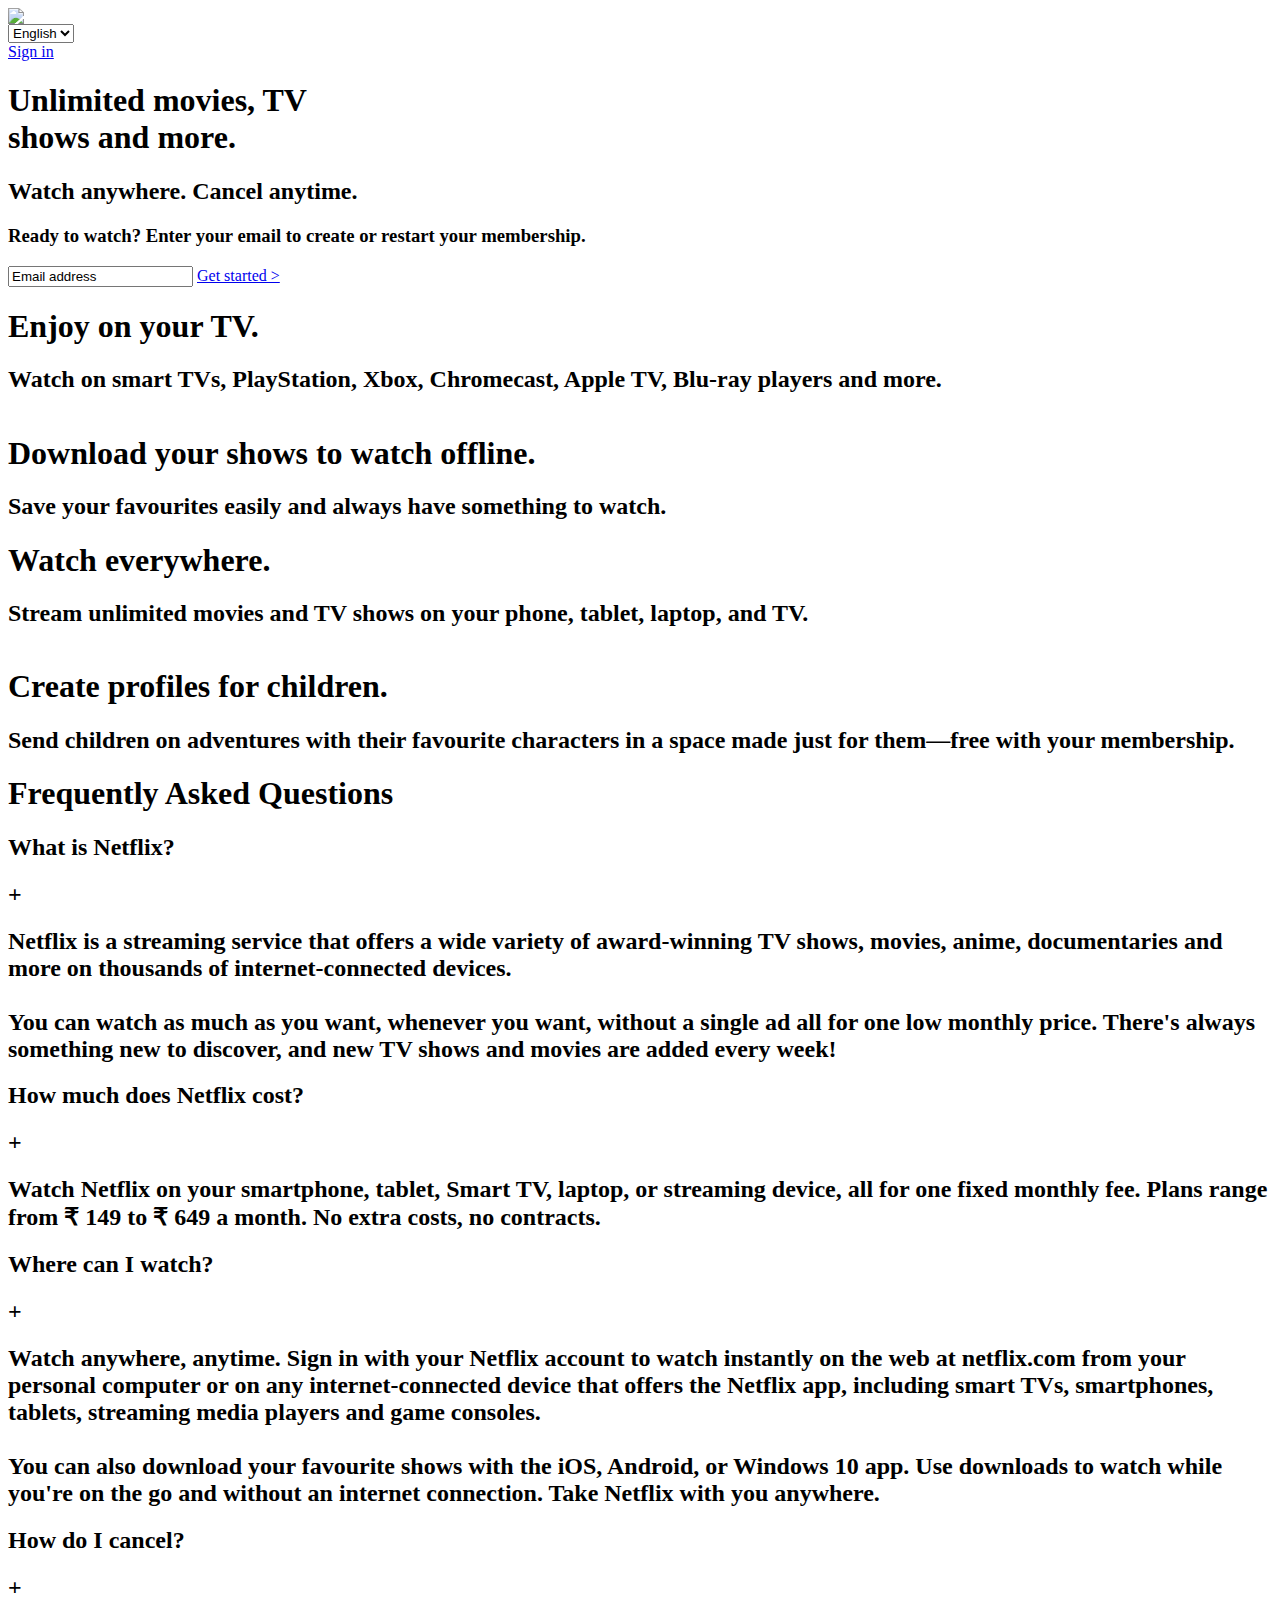
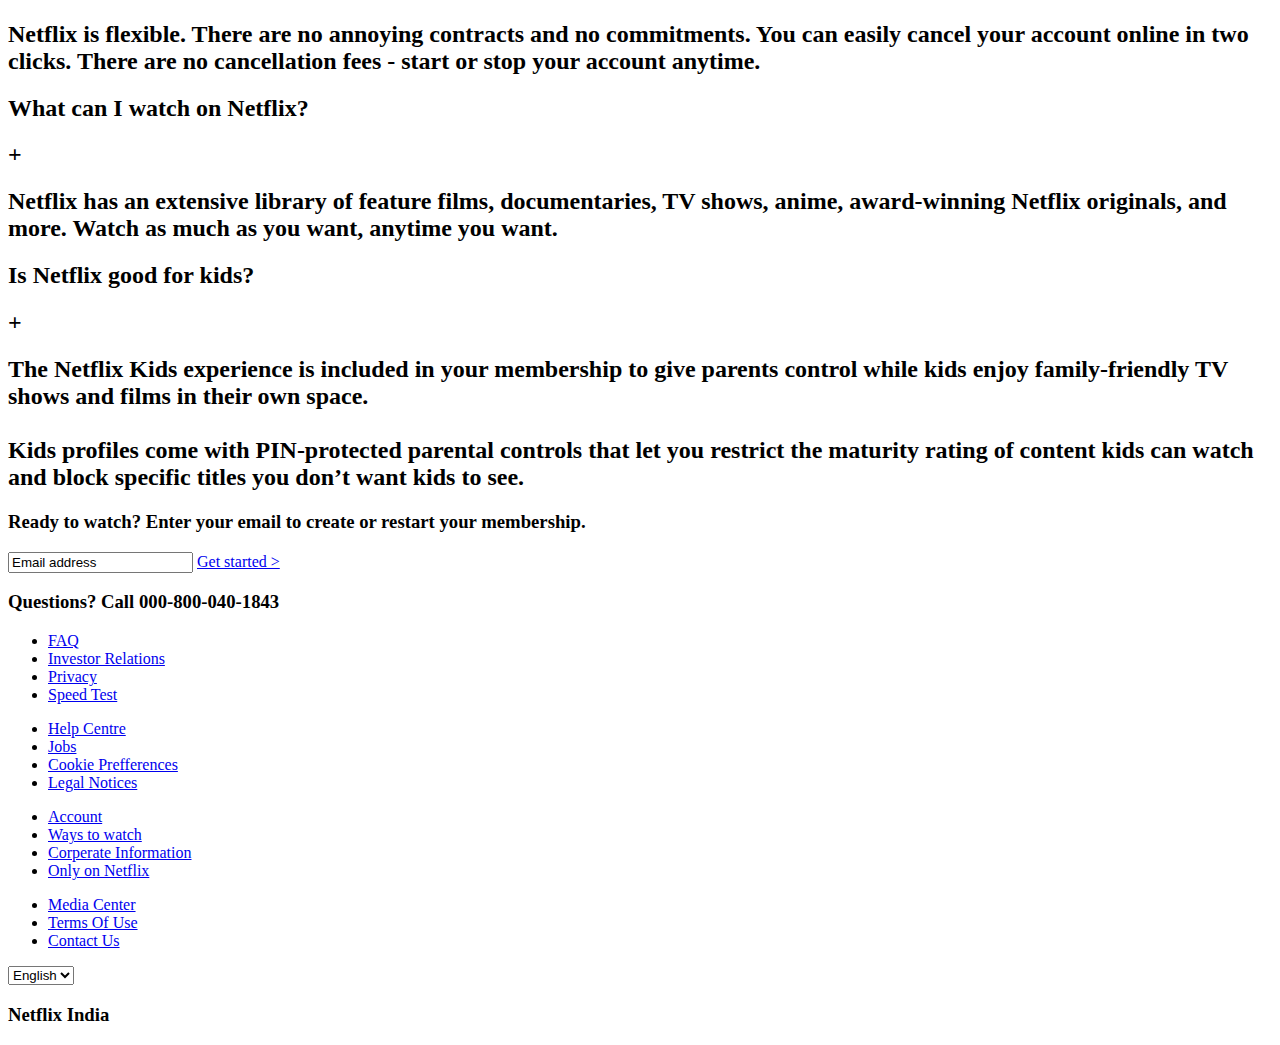
==== Website/index.html @ 40c8c084 "Optimised File organisation" ====
<html lang="en">
<head>
    <meta charset="UTF-8">
    <meta http-equiv="X-UA-Compatible" content="IE=edge">
    <meta name="viewport" content="width=device-width, initial-scale=1.0">
    <link rel="stylesheet" href="Assets/css/styles.css">
    <title>Document</title>
</head>
<body>
    <div class="content">
        <div class="banner">
            <div class="top">
                <div class="ele-top">
                    <div class="logo">
                        <img class="nf" src="Assets/Images/logo.png">
                    </div>
                    <div class="rightnav">
                        <div class="langsel">
                            <select class="lang">
                                <option value="English"><h3>English</h3></option>
                                <option value="Hindi">Hindi</option>
                            </select>
                        </div>
                        <div class="sign-in">
                            <a href="signin.html">Sign in</a>
                        </div>
                    </div>
                </div>
                
            </div>
    </div>
    
        <div class="mid">
            <div class="text">
                <div class="unlimited">
                    <h1>
                        Unlimited movies, TV<br>shows and more.
                    </h1>
                    <h2>
                        Watch anywhere. Cancel anytime.
                    </h2>
                    <h3>
                        Ready to watch? Enter your email to create or restart your membership.
                    </h3>
                </div>
                <div class="email" >
                    <input type="text" value="Email address">
                    <a href="signin.html">Get started ></a>
                </div>
            </div>
        </div>
    </div>
    <div class="jumbotron">
        <div class="first">
            <div class="jtext jl">
                <div class="jhead">
                    <h1>Enjoy on your TV.</h1>
                </div>
                <div class="jdesc">
                    <h2>Watch on smart TVs, PlayStation, Xbox, Chromecast, Apple TV, Blu-ray players and more.</h2>
                </div>
            </div>
            <div class="jimg">
                <img src="Assets/Images/jumbotron-1.png" alt="">
            </div>
        </div>
        <div class="second">
            <div class="jimg">
                <img src="Assets/Images/jumbotron-2.png" alt="">
            </div>
            <div class="jtext jr">
                <div class="jhead">
                    <h1>Download your shows to watch offline.</h1>
                </div>
                <div class="jdesc">
                    <h2>Save your favourites easily and always have something to watch.</h2>
                </div>
            </div>
        </div>
        <div class="third">
            <div class="jtext jl">
                <div class="jhead">
                    <h1>Watch everywhere.</h1>
                </div>
                <div class="jdesc">
                    <h2>Stream unlimited movies and TV shows on your phone, tablet, laptop, and TV.</h2>
                </div>
            </div>
            <div class="jimg">
                <img src="Assets/Images/jumbotron-3png.png" alt="">
            </div>
        </div>
        <div class="fourth">
            <div class="jimg">
                <img src="Assets/Images/jumbotron-4.png" alt="">
            </div>
            <div class="jtext">
                <div class="jhead">
                    <h1>Create profiles for children.</h1>
                </div>
                <div class="jdesc">
                    <h2>Send children on adventures with their favourite characters in a space made just for them—free with your membership.</h2>
                </div>
            </div>
        </div>
    </div>
    <div class="faq">
        <div class="faqcard">
            <h1>Frequently Asked Questions</h1>
            <div class="questions">
                <div class="q">
                    <h2>What is Netflix?</h2>
                    <h2 id="plus">+</h2>
                </div>
                <div class="q answer invisible" id="one">
                    <h2>Netflix is a streaming service that offers a wide variety of award-winning TV shows, movies, anime, documentaries and more on thousands of internet-connected devices.<br><br>
                        You can watch as much as you want, whenever you want, without a single ad all for one low monthly price. There's always something new to discover, and new TV shows and movies are added every week!</h2>
                </div>
                <div class="q">
                    <h2>How much does Netflix cost?</h2>
                    <h2 id="plus">+</h2>
                </div>
                <div class="q answer invisible" id="two">
                    <h2>Watch Netflix on your smartphone, tablet, Smart TV, laptop, or streaming device, all for one fixed monthly fee. Plans range from ₹ 149 to ₹ 649 a month. No extra costs, no contracts.</h2>
                </div>
                <div class="q">
                    <h2>Where can I watch?</h2>
                    <h2 id="plus">+</h2>
                </div>
                <div class="q answer invisible" id="three">
                    <h2>Watch anywhere, anytime. Sign in with your Netflix account to watch instantly on the web at netflix.com from your personal computer or on any internet-connected device that offers the Netflix app, including smart TVs, smartphones, tablets, streaming media players and game consoles.<br><br>You can also download your favourite shows with the iOS, Android, or Windows 10 app. Use downloads to watch while you're on the go and without an internet connection. Take Netflix with you anywhere.</h2>
                </div>
                <div class="q">
                    <h2>How do I cancel?</h2>
                    <h2 id="plus">+</h2>
                </div>
                <div class="q answer invisible" id="four">
                    <h2>Netflix is flexible. There are no annoying contracts and no commitments. You can easily cancel your account online in two clicks. There are no cancellation fees - start or stop your account anytime.</h2>
                </div>
                <div class="q">
                    <h2>What can I watch on Netflix?</h2>
                    <h2 id="plus">+</h2>
                </div>
                <div class="q answer invisible" id="five">
                    <h2>Netflix has an extensive library of feature films, documentaries, TV shows, anime, award-winning Netflix originals, and more. Watch as much as you want, anytime you want.</h2>
                </div>
                <div class="q">
                    <h2>Is Netflix good for kids?</h2>
                    <h2 id="plus">+</h2>
                </div>
                <div class="q answer invisible" id="three">
                    <h2>The Netflix Kids experience is included in your membership to give parents control while kids enjoy family-friendly TV shows and films in their own space.<br><br>Kids profiles come with PIN-protected parental controls that let you restrict the maturity rating of content kids can watch and block specific titles you don’t want kids to see.</h2>
                </div>
                
            </div>
        </div>
    </div>
    <div class="endemail">
        <h3>
            Ready to watch? Enter your email to create or restart your membership.
        </h3>
        <div class="email" id="test">
            <input type="text" value="Email address">
            <a href="signin.html">Get started ></a>
        </div>
    </div>
    
    <div class="footer">
        <div class="footcontent">
            <h3>Questions? Call 000-800-040-1843</h3>
            <div class="foot-links">
                <div class="fc">
                    <ul>
                        <li><a href="#">FAQ</a></li>
                        <li><a href="#">Investor Relations</a></li>
                        <li><a href="#">Privacy</a></li>
                        <li><a href="#">Speed Test</a></li>
                    </ul>
                </div>
                <div class="fc">
                    <ul>
                        <li><a href="#">Help Centre</a></li>
                        <li><a href="#">Jobs</a></li>
                        <li><a href="#">Cookie Prefferences</a></li>
                        <li><a href="#">Legal Notices</a></li>
                    </ul>
                </div>
                <div class="fc">
                    <ul>
                        <li><a href="#">Account</a></li>
                        <li><a href="#">Ways to watch</a></li>
                        <li><a href="#">Corperate Information</a></li>
                        <li><a href="#">Only on Netflix</a></li>
                    </ul>
                </div>
                <div class="fc">
                    <ul>
                        <li><a href="#">Media Center</a></li>
                        <li><a href="#">Terms Of Use</a></li>
                        <li><a href="#">Contact Us</a></li>
                    </ul>
                </div>
            </div>
            <div class="langsel" id="endlang">
                <select class="lang">
                    <option value="English"><h3>English</h3></option>
                    <option value="Hindi">Hindi</option>
                </select>
            </div>
            <h3>Netflix India</h3>
        </div>
    </div>

</body>
</html>
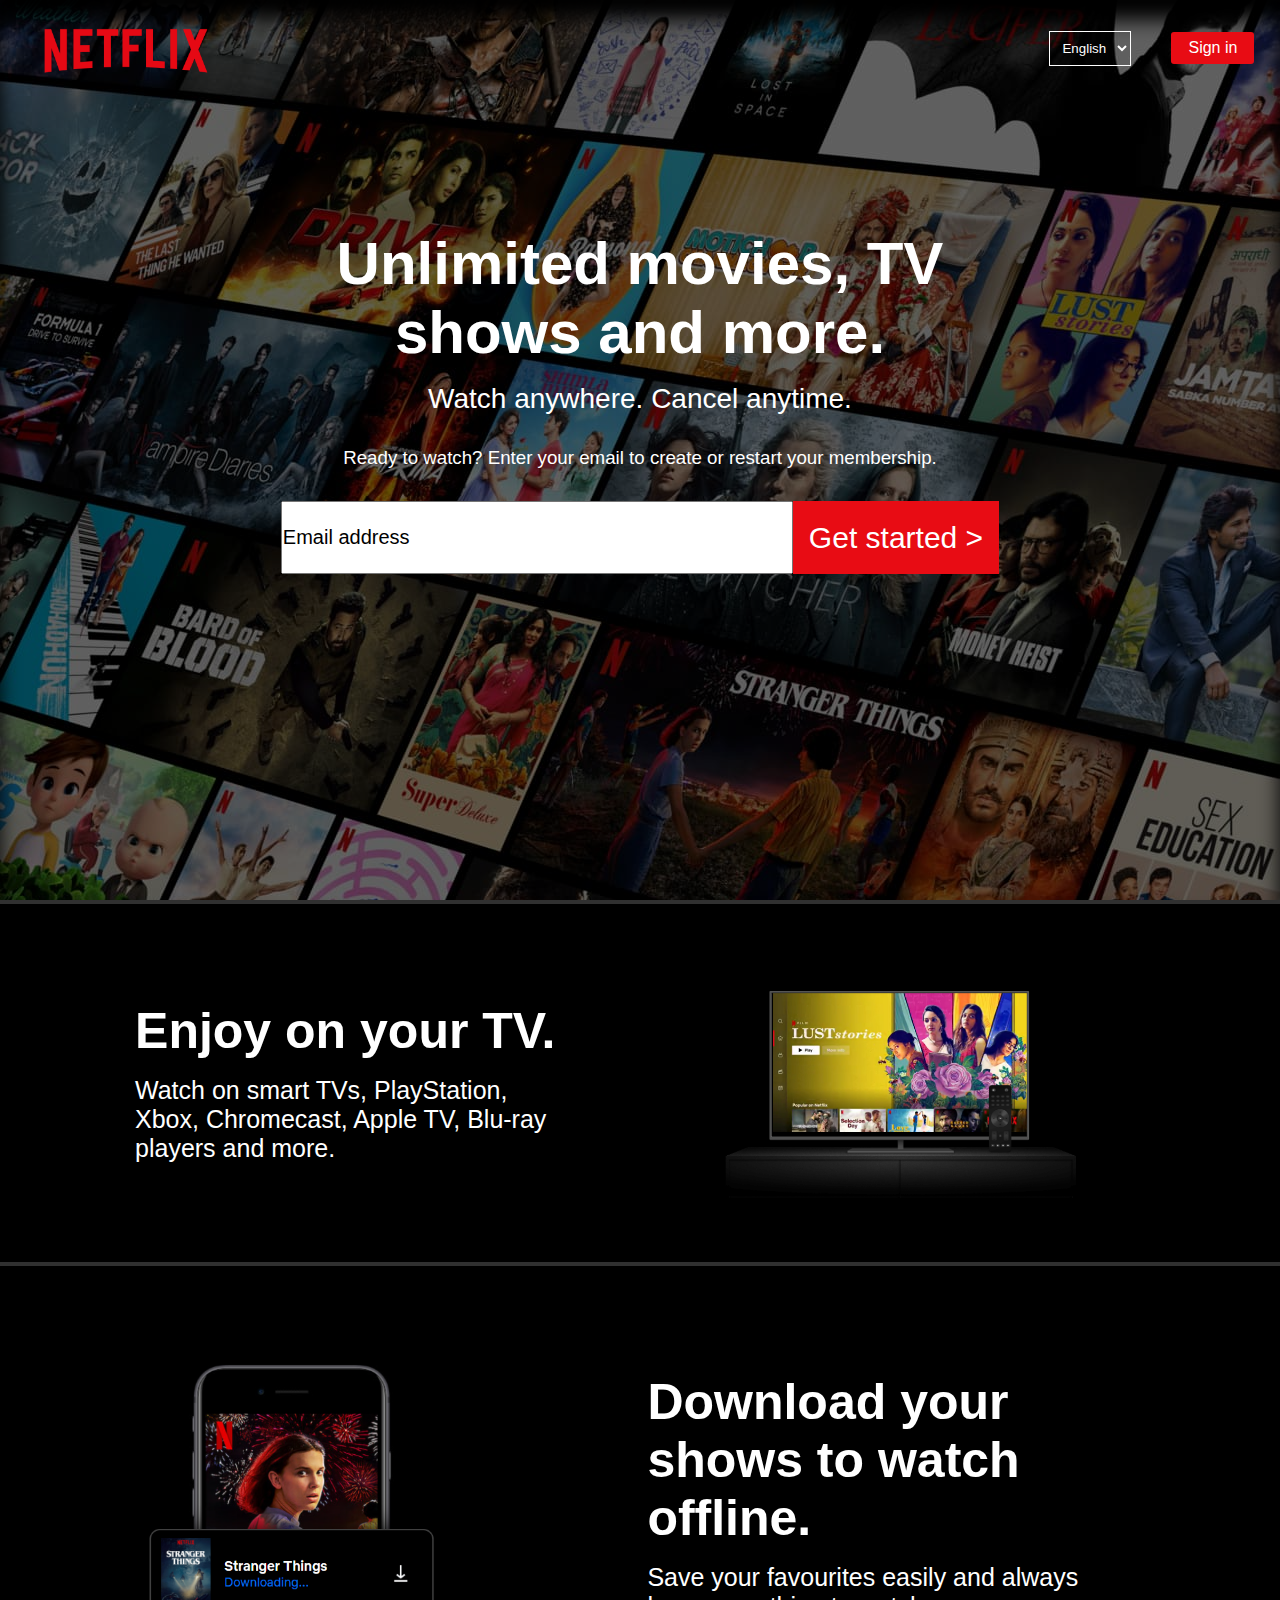
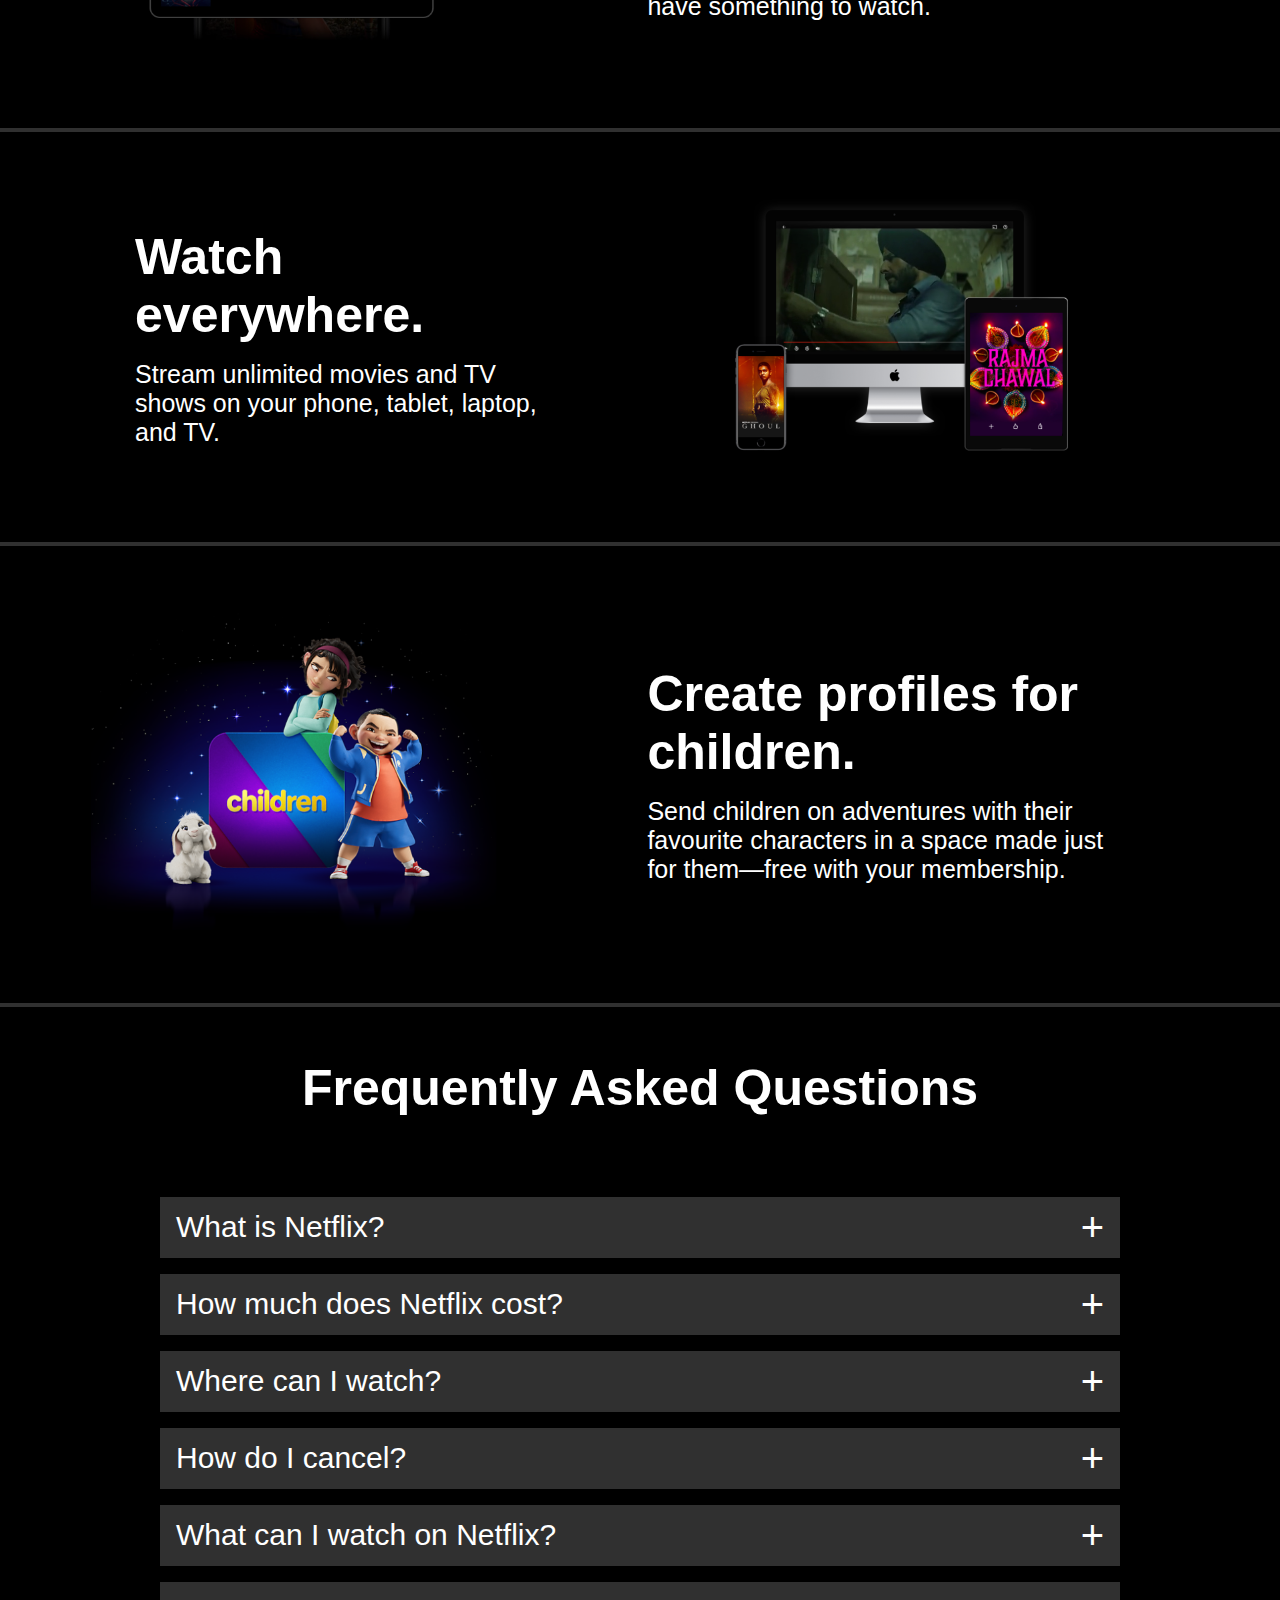
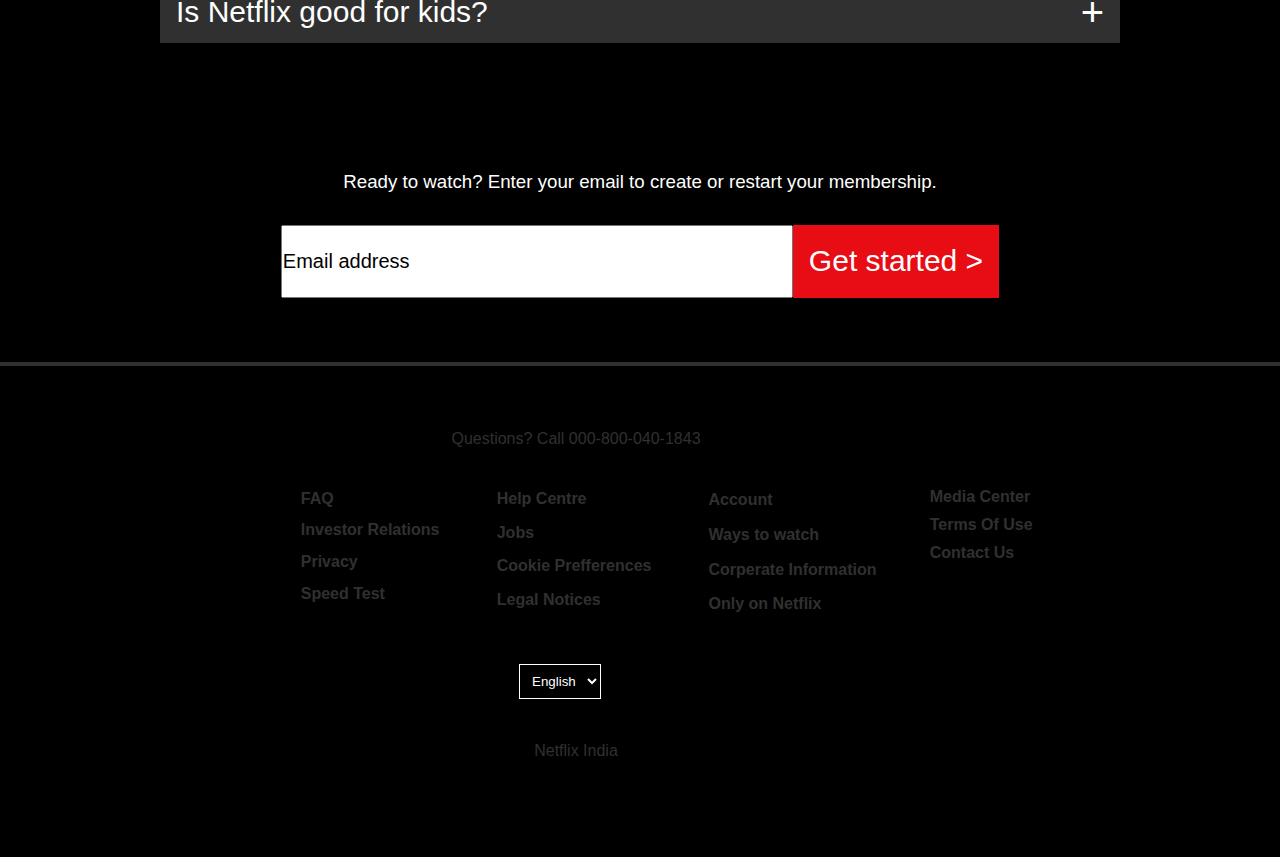
==== commit f53e0770: "Changed" ====
--- a/Website/index.html
+++ b/Website/index.html
@@ -3,7 +3,7 @@
     <meta charset="UTF-8">
     <meta http-equiv="X-UA-Compatible" content="IE=edge">
     <meta name="viewport" content="width=device-width, initial-scale=1.0">
-    <link rel="stylesheet" href="Assets/css/styles.css">
+    <link rel="stylesheet" href="../Assets/css/styles.css">
     <title>Document</title>
 </head>
 <body>
@@ -12,7 +12,7 @@
             <div class="top">
                 <div class="ele-top">
                     <div class="logo">
-                        <img class="nf" src="Assets/Images/logo.png">
+                        <img class="nf" src="../Assets/Images/logo.png">
                     </div>
                     <div class="rightnav">
                         <div class="langsel">
@@ -52,57 +52,65 @@
     </div>
     <div class="jumbotron">
         <div class="first">
-            <div class="jtext jl">
-                <div class="jhead">
-                    <h1>Enjoy on your TV.</h1>
-                </div>
-                <div class="jdesc">
-                    <h2>Watch on smart TVs, PlayStation, Xbox, Chromecast, Apple TV, Blu-ray players and more.</h2>
-                </div>
-            </div>
-            <div class="jimg">
-                <img src="Assets/Images/jumbotron-1.png" alt="">
+            <div class="first-content">
+                <div class="jtext jl">
+                    <div class="jhead">
+                        <h1>Enjoy on your TV.</h1>
+                    </div>
+                    <div class="jdesc">
+                        <h2>Watch on smart TVs, PlayStation, Xbox, Chromecast, Apple TV, Blu-ray players and more.</h2>
+                    </div>
+                </div>
+                <div class="jimg">
+                    <img src="../Assets/Images/jumbotron-1.png" alt="">
+                </div>
             </div>
         </div>
         <div class="second">
-            <div class="jimg">
-                <img src="Assets/Images/jumbotron-2.png" alt="">
-            </div>
-            <div class="jtext jr">
-                <div class="jhead">
-                    <h1>Download your shows to watch offline.</h1>
-                </div>
-                <div class="jdesc">
-                    <h2>Save your favourites easily and always have something to watch.</h2>
+            <div class="second-content">
+                <div class="jimg">
+                    <img src="../Assets/Images/jumbotron-2.png" alt="">
+                </div>
+                <div class="jtext jr">
+                    <div class="jhead">
+                        <h1>Download your shows to watch offline.</h1>
+                    </div>
+                    <div class="jdesc">
+                        <h2>Save your favourites easily and always have something to watch.</h2>
+                    </div>
                 </div>
             </div>
         </div>
         <div class="third">
-            <div class="jtext jl">
-                <div class="jhead">
-                    <h1>Watch everywhere.</h1>
-                </div>
-                <div class="jdesc">
-                    <h2>Stream unlimited movies and TV shows on your phone, tablet, laptop, and TV.</h2>
-                </div>
-            </div>
-            <div class="jimg">
-                <img src="Assets/Images/jumbotron-3png.png" alt="">
+            <div class="third-content">
+                <div class="jtext jl">
+                    <div class="jhead">
+                        <h1>Watch everywhere.</h1>
+                    </div>
+                    <div class="jdesc">
+                        <h2>Stream unlimited movies and TV shows on your phone, tablet, laptop, and TV.</h2>
+                    </div>
+                </div>
+                <div class="jimg">
+                    <img src="../Assets/Images/jumbotron-3png.png" alt="">
+                </div>
             </div>
         </div>
         <div class="fourth">
-            <div class="jimg">
-                <img src="Assets/Images/jumbotron-4.png" alt="">
-            </div>
-            <div class="jtext">
-                <div class="jhead">
-                    <h1>Create profiles for children.</h1>
-                </div>
-                <div class="jdesc">
-                    <h2>Send children on adventures with their favourite characters in a space made just for them—free with your membership.</h2>
-                </div>
-            </div>
-        </div>
+            <div class="fourth-content">
+                <div class="jimg">
+                    <img src="../Assets/Images/jumbotron-4.png" alt="">
+                </div>
+                <div class="jtext">
+                    <div class="jhead">
+                        <h1>Create profiles for children.</h1>
+                    </div>
+                    <div class="jdesc">
+                        <h2>Send children on adventures with their favourite characters in a space made just for them—free with your membership.</h2>
+                    </div>
+                </div>
+            </div>
+            </div>
     </div>
     <div class="faq">
         <div class="faqcard">
@@ -193,7 +201,7 @@
                         <li><a href="#">Only on Netflix</a></li>
                     </ul>
                 </div>
-                <div class="fc">
+                <div class="fc fc3">
                     <ul>
                         <li><a href="#">Media Center</a></li>
                         <li><a href="#">Terms Of Use</a></li>
--- a/Assets/css/styles.css
+++ b/Assets/css/styles.css
@@ -0,0 +1,449 @@
+*{
+    margin: 0;
+    padding: 0;
+    box-sizing: border-box;
+    
+}
+a{
+    text-decoration: none;
+}
+
+body{
+    font-family: Arial, Helvetica, sans-serif;
+    overflow-x: hidden;
+    background-color: black;
+}
+
+.content{
+    background-image: url('../Images/netflix-system-design-cover.jpg');
+    position:relative;
+    height: 100%;
+    width: 100%;
+    box-shadow: inset 0px 20px 20px black;
+    overflow-y: hidden;
+}
+
+.content::after{
+    content: '';
+    position: absolute;
+    top:0;
+    left:0;
+    z-index: 1;
+    width: 100%;
+    height: 100%;
+    background-color: black;
+    opacity: calc(0.5);
+}
+
+.banner{
+    
+}
+.top{
+    display:flex;
+    width: 100%;
+}
+
+.ele-top{
+    display:flex;
+    width:100%;
+    height: 5rem;
+    align-items: center;
+    justify-content: space-between;
+    margin-left: 2%;
+    margin-right: 2%;
+    margin-top: 0.5rem;
+    z-index: 2;
+}
+
+.logo{
+    display: flex;
+    margin-right: auto;
+}
+
+.logo img{
+    width: 20%;
+    min-width: 8rem;
+}
+
+.rightnav{
+    display: flex;
+    width: 40%;
+}
+
+select{
+    background-color: transparent;
+    padding: 0.5rem;
+    margin: 0.5rem;
+    border: 1px solid #ffff;
+}
+
+select option{
+    color: white;
+    font-weight: 400;
+}
+
+.langsel
+{
+    margin-left: 1rem;
+    margin-right: 2rem;
+    
+}
+.lang{
+    color: white;
+}
+
+.sign-in{
+    display: flex;
+    align-items: center;
+}
+.sign-in a{
+    padding : 7px 17px;
+    white-space: nowrap;
+    background-color: rgb(232,12,20);
+    text-decoration: none;
+    text-align: center;
+    color: white;    
+    border-radius: 3px;
+    font-size: 1rem;
+}
+
+.mid{
+    display: flex;
+    align-items: center;
+    color: #ffff;
+    flex-direction: column;
+    padding: 11% 10%;
+    
+}
+
+.Unlimited{
+    display: flex;
+    align-items: center;
+    flex-direction: column;
+    text-align: center;
+    
+}
+
+.Unlimited h1{
+    font-size: 3.75rem;
+    z-index: 2;
+}
+
+.Unlimited h2{
+    font-size: 1.75rem;
+    margin-top: 1rem;
+    font-weight: 500;
+    z-index: 2;
+}
+
+.Unlimited h3{
+    margin-top: 2rem;
+    font-weight: 300 ;
+    z-index: 2;
+}
+/* clamp(25px,70px,100px); */
+.email{
+    display: flex;
+    margin-top: 2rem;
+    justify-content: center;
+    
+}
+.email input{
+    width: 40vw;
+    text-align: left;
+    font-size: 20px;
+    z-index: 2;
+}
+
+.email a{
+    background-color: rgb(232,12,20);
+    color: #ffff;
+    padding: 2.75% 1rem;
+    font-size: 30px;
+    z-index: 2;
+}
+
+.jumbotron{
+    
+}
+
+.first,.second,.third,.fourth{
+    display: flex;
+    width: 100vw;
+    background-color: black;
+    border-top: 4px solid rgba(48,48,48,255);
+    color: #ffff;
+    align-items: center;
+    
+}
+
+.first-content,.second-content,.third-content,.fourth-content{
+    display: flex;
+    align-items: center;
+    padding: 5% 2%;
+}
+
+.jtext{
+    width:52%;
+    display: flex;
+    flex-direction: column;
+}
+
+.jtext.jl{
+    align-items:flex-end;
+    padding-right: 5%;
+}
+
+.jhead{
+    width: 80%;
+}
+.jhead h1{
+    font-size: 50px;
+}
+
+.jdesc{
+    width: 80%;
+    margin-top: 1rem;
+}
+.jdesc h2{
+    font-weight: 300;
+    font-size: 25px;
+    
+}
+.jimg{
+    margin-left: 5%;
+    width: 48%;
+}
+.jimg img{
+    width: 75%;
+}
+
+.faq{
+
+    background-color:  black;
+    border-top: 4px solid rgba(48,48,48,255); 
+}
+
+.faqcard{
+    display: flex;
+    flex-direction: column;
+    padding-top: 4%;
+    justify-content: center;
+    align-items: center;
+    padding-bottom: 10%;
+}
+
+.faqcard h1{
+    color: #ffff;
+    font-size: 50px;
+    width: fit-content;
+
+}
+
+.questions{
+    display: flex;
+    flex-direction: column;
+    
+    align-items: center;
+    justify-content: center;
+    width: 100%;
+    margin-top: 5%
+}
+
+.q{
+    display: flex;
+    box-sizing: border-box;
+    justify-content: space-between;
+    align-items: center;
+    background-color: rgba(48,48,48,255);
+    width: 75%;
+    padding-top: 0.5rem;
+    padding-bottom: 0.5rem;
+    padding-left: 1rem;
+    margin-top: 1rem;
+}
+.q h2{
+    color: #ffff;
+    font-size: 30px ;
+    font-weight: 400;
+    padding-right: 1rem;
+}
+#plus{
+    font-size: 40px;
+    width: fit-content;
+    
+}
+
+.answer{
+    margin-top: 0 !important;
+    border-top: 3px solid black;
+    
+}
+
+.invisible{
+    display: none;
+}
+
+
+#test{
+    
+}
+
+.endemail{
+    display: flex;
+    flex-direction: column;
+    align-items: center;
+    margin-bottom: 5%;
+}
+
+.endemail h3{
+    color: #ffff;
+    font-weight: 300;
+}
+
+
+.footer{
+    height: 55%;
+    display: flex;
+    flex-direction: column;
+    border-top: 4px solid rgba(48,48,48,255); 
+}
+
+.footcontent{
+    display: flex;
+    flex-direction: column;
+    align-items: center;
+    margin-top: 5%;
+    margin-right: 10%;
+}
+.footcontent h3{
+    color: rgba(48,48,48,255);
+    font-weight: 300;
+    font-size: 1rem;
+    
+}
+
+.foot-links{
+    display: flex;
+    margin-top: 3%;
+    margin-bottom: 3%;
+}
+
+.fc{
+    margin-right: 10%;
+    white-space: nowrap;
+
+}
+.fc li{
+    padding: 5%;
+}
+.fc a{
+ color: rgba(48,48,48,255);   
+ font-weight: 600;
+}
+
+#endlang{
+    margin-bottom: 3%;
+    margin-left: 0;
+
+}
+
+@media screen and  (max-width : 1189px){
+    .jhead h1{
+        font-size: calc(.5em + 3vw);
+    }
+   
+}
+
+@media screen and  (max-width : 950px){
+
+.first,.second,.third,.fourth{
+    justify-content: center;
+    height: 100vh;
+
+}
+    .first-content,.second-content,.third-content,.fourth-content{
+        flex-direction: column;
+        align-items: center;
+        justify-content: center;
+    }
+
+    .second-content,.fourth-content{
+        flex-direction: column-reverse;
+    }
+
+    .jtext{
+        width:100%;
+        display: flex;
+        flex-direction: column;
+        padding: 0 5%;
+        padding-right: 10%;
+    }
+    
+    .jtext.jl{
+        align-items:center;
+        padding-right: 5%;
+    }
+    
+    .jhead{
+        width: 100%;
+        text-align: center;
+    }
+    .jhead h1{
+        font-size: calc(.5em + 4vw);
+    }
+    
+    .jdesc{
+        width: 100%;
+        margin-top: 1%;
+    }
+    .jdesc h2{
+        font-weight: 300;
+        font-size: calc(.5em + 1.3vw);
+        text-align: center;
+    }
+    .jimg{
+        /* margin-left: 35%; */
+        margin-top: 5%;
+        width: 100%;
+        justify-content: center;
+        align-items: center;
+    }
+    .jimg img{
+        width: 100vw;
+        max-width: 40rem;
+        min-width: 37rem;
+    }
+
+    .footcontent h3{
+        font-size: calc(.5em + 0.7vw);
+    }
+
+    .fc a{
+        font-size: calc(.5em + 0.7vw);
+    }
+
+    .faqcard h1{
+        font-size: calc(.5em + 4vw) ;
+    }
+    h2{
+        font-size: 1rem;
+    }
+}
+
+@media  screen and (max-width:704px) {
+    
+    .first-content,.second-content,.third-content,.fourth-content{
+        display: flex;
+        align-items: center;
+        padding: 3% 1%;
+    }
+
+    .footcontent{
+        margin-right: 25%;
+    }
+    
+    .fc3{
+        display: none;
+    }
+}
